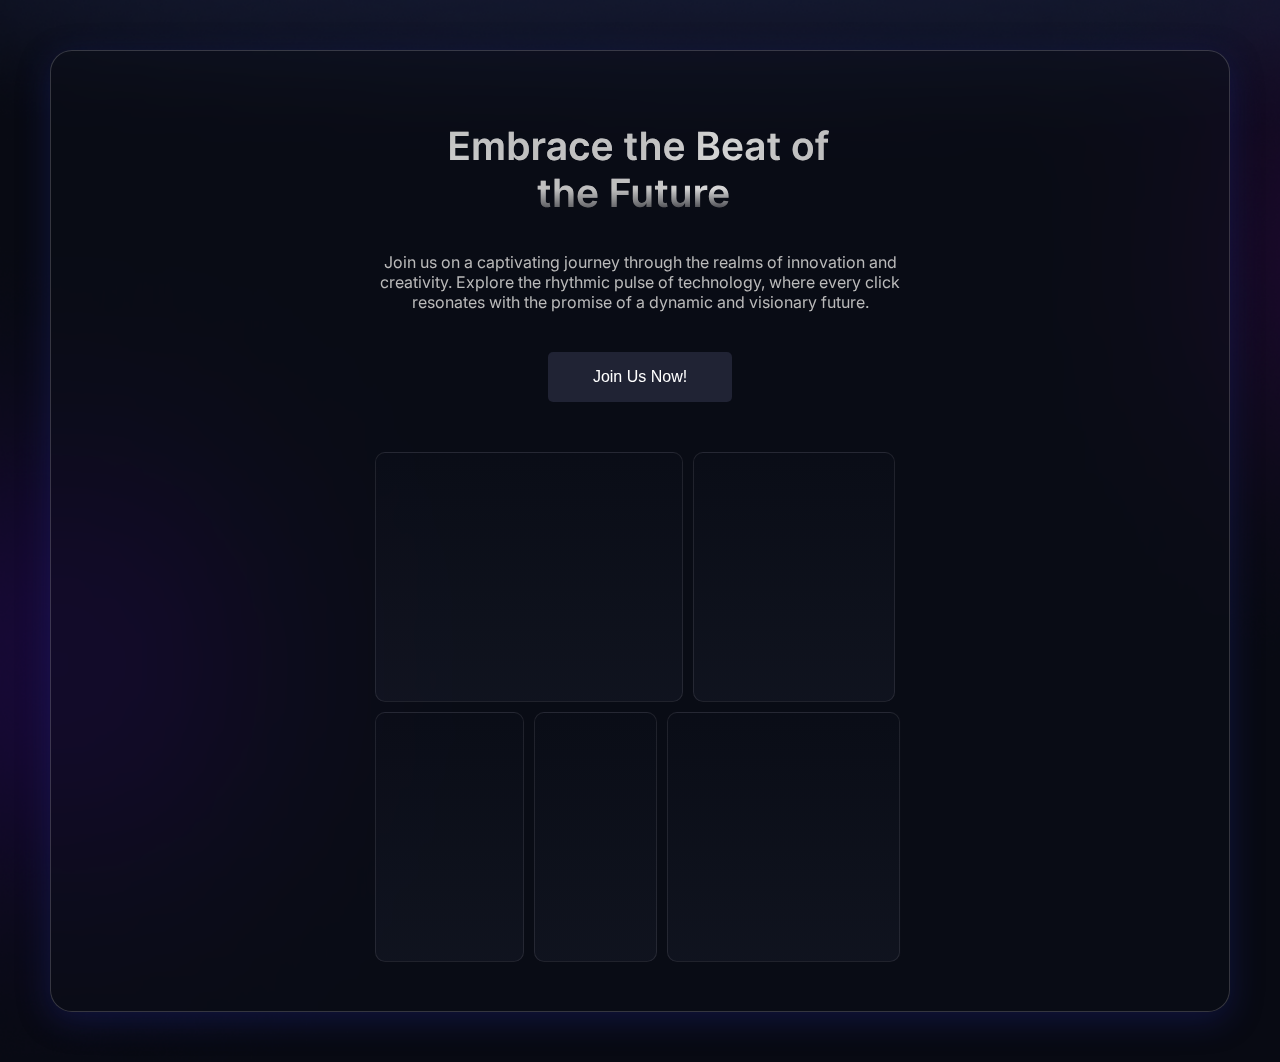
==== index.html @ 9c6c8cbc "Update background image path and adjust box sizes" ====
<!DOCTYPE html>
<html lang="en">
  <head>
    <meta charset="UTF-8" />
    <meta name="viewport" content="width=device-width, initial-scale=1.0" />
    <link rel="stylesheet" href="./css/styles.css" />
    <link
      rel="stylesheet"
      href="https://cdnjs.cloudflare.com/ajax/libs/font-awesome/6.5.1/css/all.min.css"
      integrity="sha512-DTOQO9RWCH3ppGqcWaEA1BIZOC6xxalwEsw9c2QQeAIftl+Vegovlnee1c9QX4TctnWMn13TZye+giMm8e2LwA=="
      crossorigin="anonymous"
      referrerpolicy="no-referrer"
    />
    <title>Document</title>
  </head>
  <body>
    <div class="wrapper">
      <div class="container">
        <div class="text-holder">
          <div class="text1">
            <img
              src="./img/white to.svg "
              alt="Your SVG Image"
              width="380"
              height="78"
            />
          </div>
          <div class="text2">
            <p>
              Join us on a captivating journey through the realms of innovation
              and creativity. Explore the rhythmic pulse of technology, where
              every click resonates with the promise of a dynamic and visionary
              future.
            </p>
          </div>
          <div class="textbtn">
            <button>Join Us Now!</button>
          </div>
        </div>
        <div class="box-holder" id="boxHolder">
          <div class="box box1"></div>
          <div class="box box2"></div>
          <div class="box box3"></div>
          <div class="box box4"></div>
          <div class="box box5"></div>
        </div>
      </div>
    </div>
  </body>
</html>
---- css/styles.css ----
@import url("https://fonts.googleapis.com/css2?family=Inter:wght@100;200;300;400;500;600;700;800;900&display=swap");

* {
  margin: 0;
  padding: 0;
  box-sizing: border-box;
}

body {
  background-image: url("../img/bg.png");
  background-repeat: no-repeat;
  background-size: cover;
  font-family: "Inter", sans-serif;
}

.wrapper {
  max-width: 1924px;
  margin-left: auto;
  margin-right: auto;
  padding: 50px;
}

.container {
  display: flex;
  justify-content: center;
  align-items: center;
  flex-direction: column;
  background-image: url("/img/bg2.png");
  background: rgba(12, 14, 26, 0.4);
  box-shadow: 0 8px 32px 0 rgba(31, 38, 135, 0.37);
  backdrop-filter: blur(9.5px);
  -webkit-backdrop-filter: blur(9.5px);
  border-radius: 22px;
  border: 1px solid rgba(255, 255, 255, 0.18);
  padding: 5%;
}

.text-holder {
  height: 50%;
  width: 70%;
  display: flex;
  justify-content: center;
  align-items: center;
  flex-direction: column;
  padding: 20px;
}

.text1 {
  margin-bottom: 40px;
}

.text1 img {
  width: 100%;
  height: 100%;
}

.text2 {
  width: 80%;
  margin-bottom: 20px;
}

.text2 p {
  font-size: 1rem;
  font-weight: 400;
  color: #bababa;
  text-align: center;
  margin-bottom: 20px;
}

.textbtn {
  width: 184px;
  height: 40px;
  margin-bottom: 40px;
}

.textbtn button {
  width: 100%;
  height: 50px;
  background-color: #202334;
  color: white;
  border: none;
  border-radius: 5px;
  font-size: 1rem;
  font-weight: 400;
  cursor: pointer;
  transition: 0.3s;
}

.textbtn button:hover {
  background-color: #272c3d;
  transform: scale(1.1);
}

.box-holder {
  display: flex;
  width: 50%;
  height: 500px;
  flex-wrap: wrap;
  gap: 10px;
}

.box {
  border: 1px solid rgba(255, 255, 255, 0.09);
  background: rgba(12, 14, 26, 0.15);
  backdrop-filter: blur(50px);
  -webkit-backdrop-filter: blur(50px);
  border-radius: 10px;
  background: linear-gradient(
    180deg,
    rgba(44, 51, 86, 0.02) 0%,
    rgba(173, 185, 245, 0.04) 100%
  );
}

.box1 {
  height: 50%;
  width: calc(60% - 10px);
}
.box2 {
  width: calc(40% - 10px);
}
.box3,
.box4 {
  height: 50%;
  width: calc(30% - 10px);
}

.box4 {
  width: calc(25% - 10px);
}

.box5 {
  height: 50%;
  width: calc(46% - 10px);
}
.footer {
  background-color: #202334;
  padding: 20px;
  display: flex;
  justify-content: center;
  align-items: center;
}

.social-icons {
  display: flex;
  gap: 20px;
}

.icon-link {
  color: #ffffff;
  font-size: 24px;
  text-decoration: none;
  transition: color 0.3s ease-in-out;
}

.icon-link:hover {
  color: #6c757d;
}
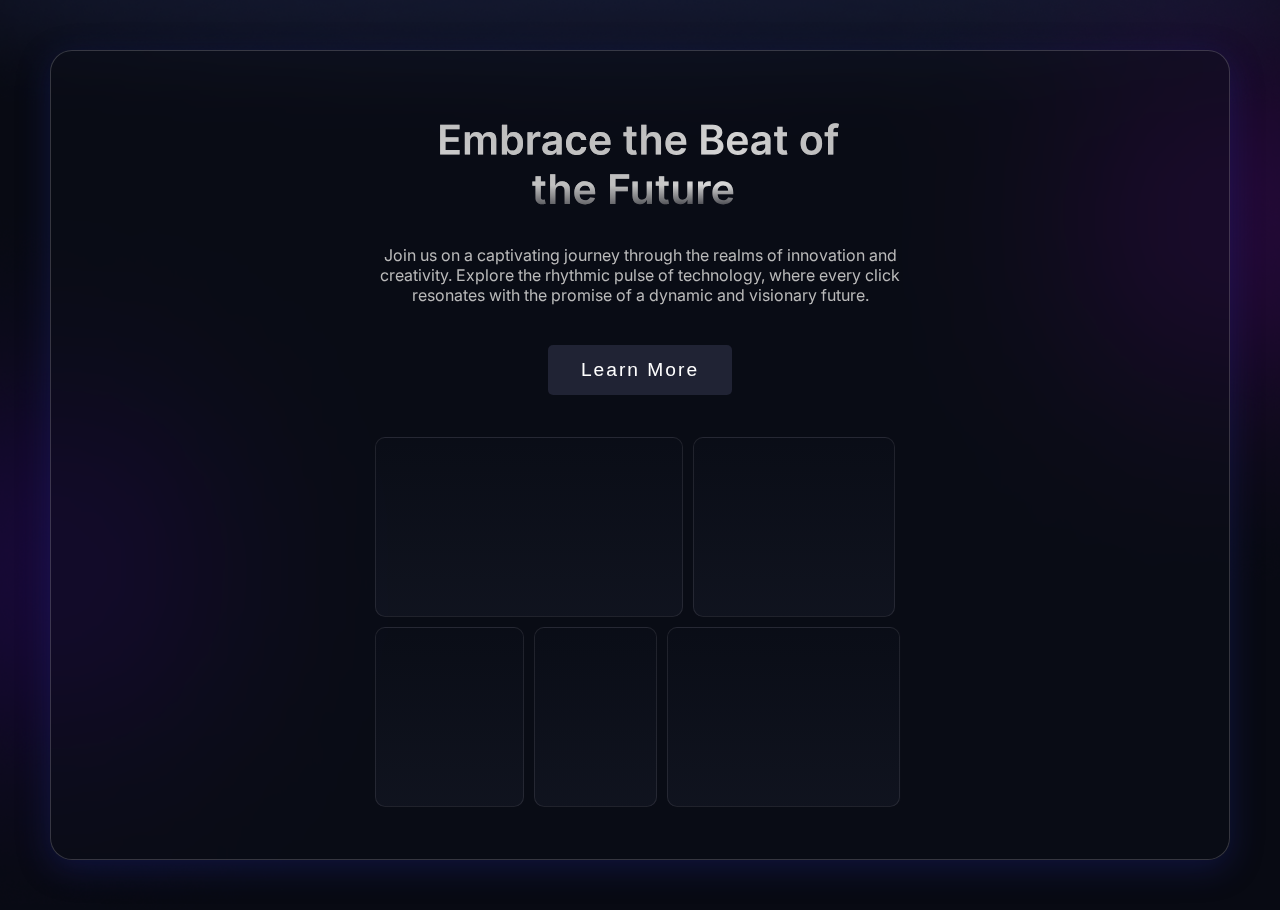
==== commit 24039441: "Update font size and button text" ====
--- a/index.html
+++ b/index.html
@@ -34,7 +34,7 @@
             </p>
           </div>
           <div class="textbtn">
-            <button>Join Us Now!</button>
+            <button>Learn More</button>
           </div>
         </div>
         <div class="box-holder" id="boxHolder">
--- a/css/styles.css
+++ b/css/styles.css
@@ -33,6 +33,9 @@
   border-radius: 22px;
   border: 1px solid rgba(255, 255, 255, 0.18);
   padding: 5%;
+  position: relative;
+  height: 90vh;
+  padding-bottom: 8%;
 }
 
 .text-holder {
@@ -80,10 +83,11 @@
   color: white;
   border: none;
   border-radius: 5px;
-  font-size: 1rem;
+  font-size: 1.2rem;
   font-weight: 400;
   cursor: pointer;
   transition: 0.3s;
+  letter-spacing: 2px;
 }
 
 .textbtn button:hover {
@@ -93,10 +97,11 @@
 
 .box-holder {
   display: flex;
+  height: 60%;
   width: 50%;
-  height: 500px;
   flex-wrap: wrap;
   gap: 10px;
+  bottom: 0;
 }
 
 .box {
@@ -110,18 +115,19 @@
     rgba(44, 51, 86, 0.02) 0%,
     rgba(173, 185, 245, 0.04) 100%
   );
+
+  height: 55%;
 }
 
 .box1 {
-  height: 50%;
   width: calc(60% - 10px);
 }
 .box2 {
   width: calc(40% - 10px);
 }
+
 .box3,
 .box4 {
-  height: 50%;
   width: calc(30% - 10px);
 }
 
@@ -130,9 +136,9 @@
 }
 
 .box5 {
-  height: 50%;
   width: calc(46% - 10px);
 }
+
 .footer {
   background-color: #202334;
   padding: 20px;
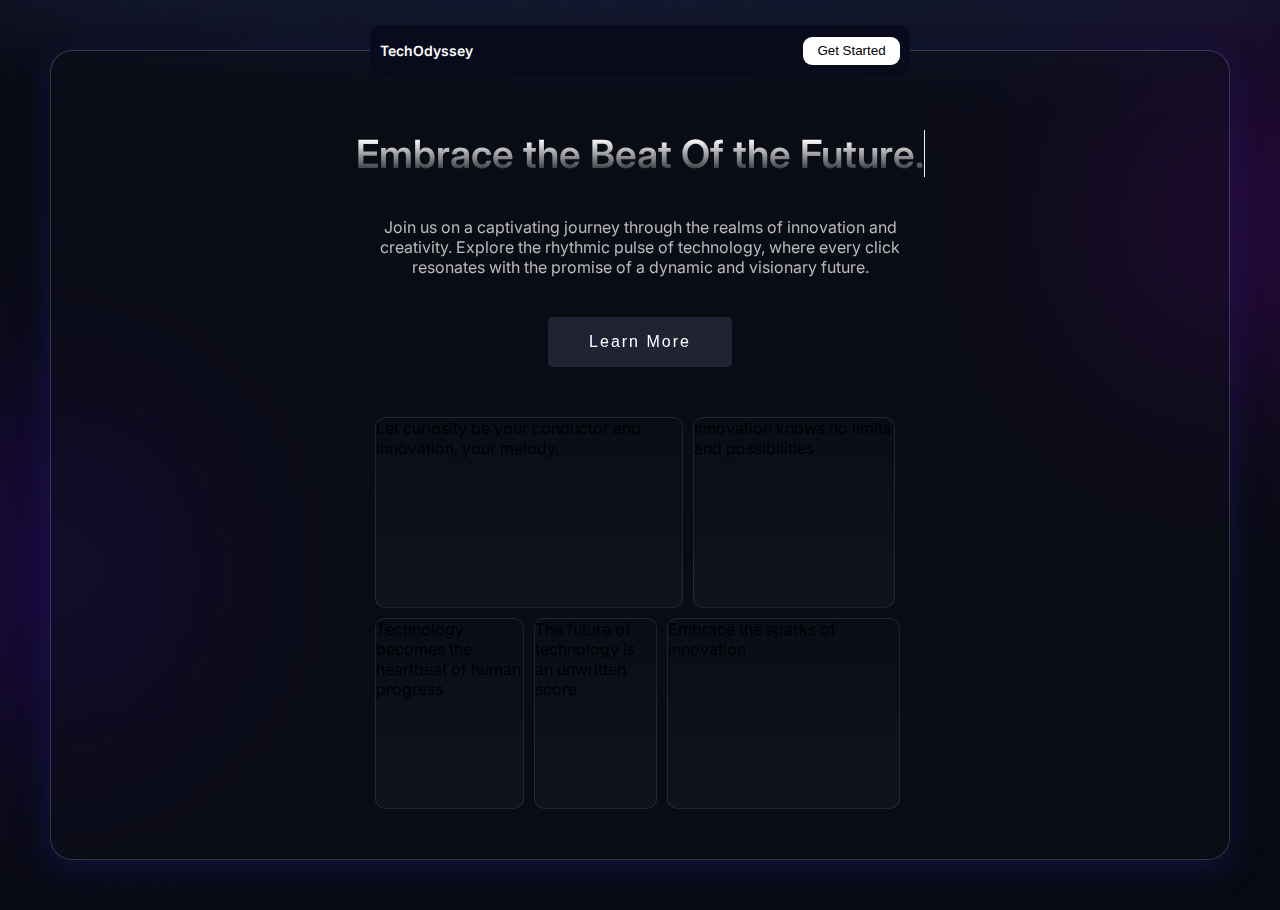
==== commit 725f5e05: "Update styles and links in CSS and HTML files" ====
--- a/index.html
+++ b/index.html
@@ -11,19 +11,18 @@
       crossorigin="anonymous"
       referrerpolicy="no-referrer"
     />
-    <title>Document</title>
+    <title>Home</title>
   </head>
   <body>
     <div class="wrapper">
+      <nav>
+        <h1>TechOdyssey</h1>
+        <button>Get Started</button>
+      </nav>
       <div class="container">
         <div class="text-holder">
           <div class="text1">
-            <img
-              src="./img/white to.svg "
-              alt="Your SVG Image"
-              width="380"
-              height="78"
-            />
+            <h1>Embrace the Beat Of the Future.</h1>
           </div>
           <div class="text2">
             <p>
@@ -38,11 +37,21 @@
           </div>
         </div>
         <div class="box-holder" id="boxHolder">
-          <div class="box box1"></div>
-          <div class="box box2"></div>
-          <div class="box box3"></div>
-          <div class="box box4"></div>
-          <div class="box box5"></div>
+          <div class="box box1">
+            <p>Let curiosity be your conductor and innovation, your melody.</p>
+          </div>
+          <div class="box box2">
+            <p>Innovation knows no limits and possibilities</p>
+          </div>
+          <div class="box box3">
+            <p>Technology becomes the heartbeat of human progress</p>
+          </div>
+          <div class="box box4">
+            <p>The future of technology is an unwritten score</p>
+          </div>
+          <div class="box box5">
+            <p>Embrace the sparks of innovation</p>
+          </div>
         </div>
       </div>
     </div>
--- a/css/styles.css
+++ b/css/styles.css
@@ -12,8 +12,47 @@
   background-size: cover;
   font-family: "Inter", sans-serif;
 }
-
+nav {
+  border-radius: 9px;
+  background: #090a1c;
+  backdrop-filter: blur(50px);
+  border-radius: 10px;
+  display: flex;
+  justify-content: space-between;
+  align-items: center;
+  width: 540px;
+  height: 51px;
+  margin-left: auto;
+  margin-right: auto;
+  margin-top: 20px;
+  padding: 10px;
+  position: absolute;
+  z-index: 100;
+  right: calc(50% - 540px / 2);
+  top: 5px;
+}
+nav h1 {
+  color: #fff;
+  font-size: 14px;
+  font-style: normal;
+  font-weight: 600;
+  line-height: normal;
+}
+nav button {
+  width: 97px;
+  height: 28px;
+  border-radius: 9px;
+  background: #fff;
+  outline: none;
+  border: none;
+  cursor: pointer;
+}
+nav button:hover {
+  background: #272c3d;
+  color: white;
+}
 .wrapper {
+  position: relative;
   max-width: 1924px;
   margin-left: auto;
   margin-right: auto;
@@ -47,7 +86,43 @@
   flex-direction: column;
   padding: 20px;
 }
-
+.text1 h1 {
+  text-align: center;
+  font-size: 2.4375rem;
+  font-size: 39px;
+  font-style: normal;
+  font-weight: 600;
+  line-height: normal;
+  background: linear-gradient(180deg, #fff 20%, rgba(254, 254, 254, 0) 100%);
+  background-clip: text;
+  -webkit-background-clip: text;
+  -webkit-text-fill-color: transparent;
+  overflow: hidden;
+  border-right: 1px solid rgb(245, 245, 245);
+  white-space: nowrap;
+  margin: 0 auto;
+  border-bottom-width: 1px;
+
+  animation: typing 3.5s steps(40, end), blink-caret 0.75s step-end infinite;
+}
+@keyframes typing {
+  from {
+    width: 0;
+  }
+  to {
+    width: 100%;
+  }
+}
+
+@keyframes blink-caret {
+  from,
+  to {
+    border-color: transparent;
+  }
+  50% {
+    border-color: rgba(235, 235, 235, 0.977);
+  }
+}
 .text1 {
   margin-bottom: 40px;
 }
@@ -69,7 +144,6 @@
   text-align: center;
   margin-bottom: 20px;
 }
-
 .textbtn {
   width: 184px;
   height: 40px;
@@ -83,7 +157,7 @@
   color: white;
   border: none;
   border-radius: 5px;
-  font-size: 1.2rem;
+  font-size: 1rem;
   font-weight: 400;
   cursor: pointer;
   transition: 0.3s;
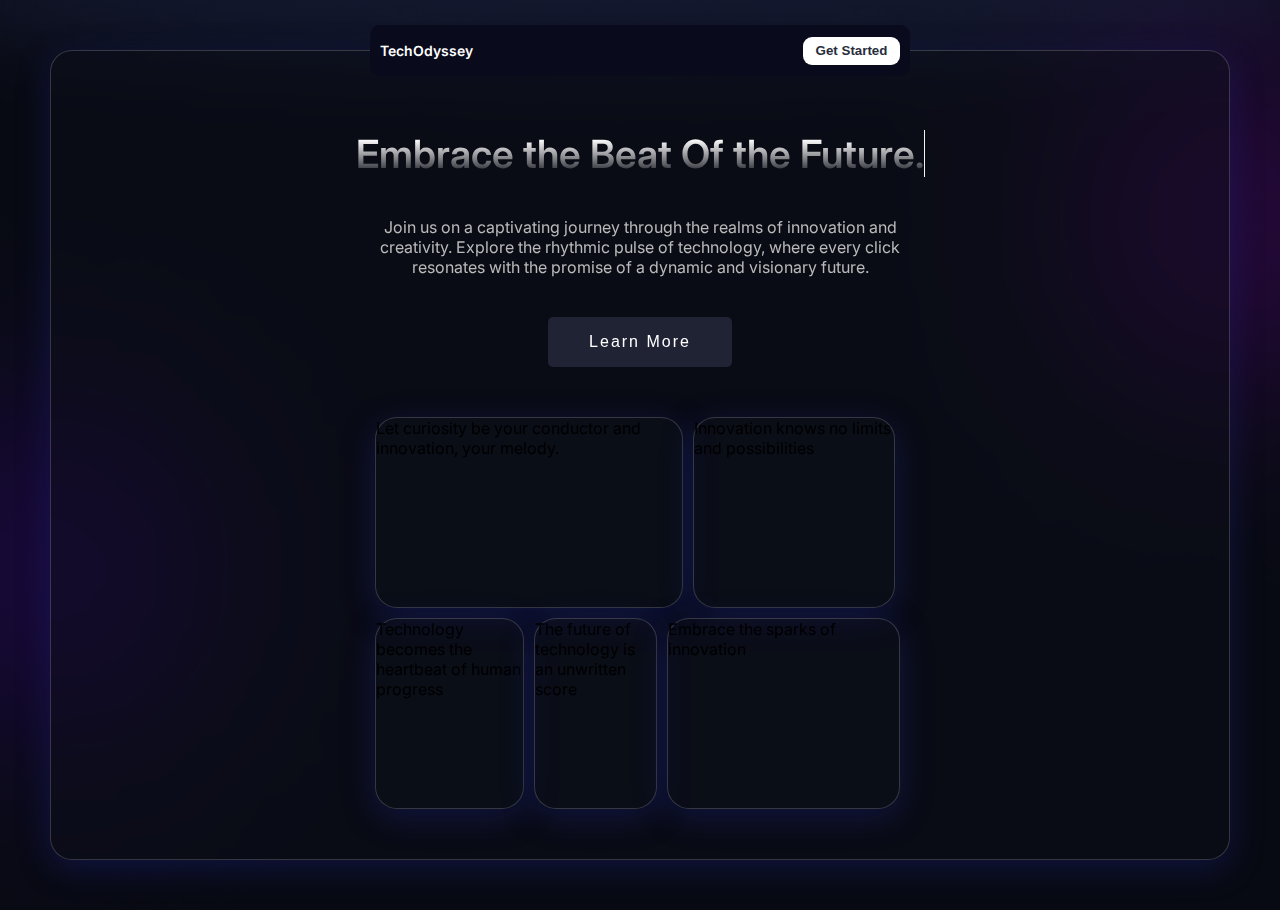
==== commit 969d32e8: "Update navigation links and styles" ====
--- a/index.html
+++ b/index.html
@@ -16,8 +16,10 @@
   <body>
     <div class="wrapper">
       <nav>
-        <h1>TechOdyssey</h1>
-        <button>Get Started</button>
+        <a href="inde.html" style="text-decoration: none">
+          <h1>TechOdyssey</h1></a
+        >
+        <a href="article.html"><button>Get Started</button></a>
       </nav>
       <div class="container">
         <div class="text-holder">
--- a/css/styles.css
+++ b/css/styles.css
@@ -46,9 +46,13 @@
   outline: none;
   border: none;
   cursor: pointer;
+  transition: 0.3s;
+  color: #272c3d;
+  font-weight: 600;
 }
 nav button:hover {
   background: #272c3d;
+  transform: scale(1.1);
   color: white;
 }
 .wrapper {
@@ -179,17 +183,12 @@
 }
 
 .box {
-  border: 1px solid rgba(255, 255, 255, 0.09);
-  background: rgba(12, 14, 26, 0.15);
-  backdrop-filter: blur(50px);
-  -webkit-backdrop-filter: blur(50px);
-  border-radius: 10px;
-  background: linear-gradient(
-    180deg,
-    rgba(44, 51, 86, 0.02) 0%,
-    rgba(173, 185, 245, 0.04) 100%
-  );
-
+  background: rgba(12, 14, 26, 0.4);
+  box-shadow: 0 8px 32px 0 rgba(31, 38, 135, 0.37);
+  backdrop-filter: blur(9.5px);
+  -webkit-backdrop-filter: blur(9.5px);
+  border-radius: 22px;
+  border: 1px solid rgba(255, 255, 255, 0.18);
   height: 55%;
 }
 
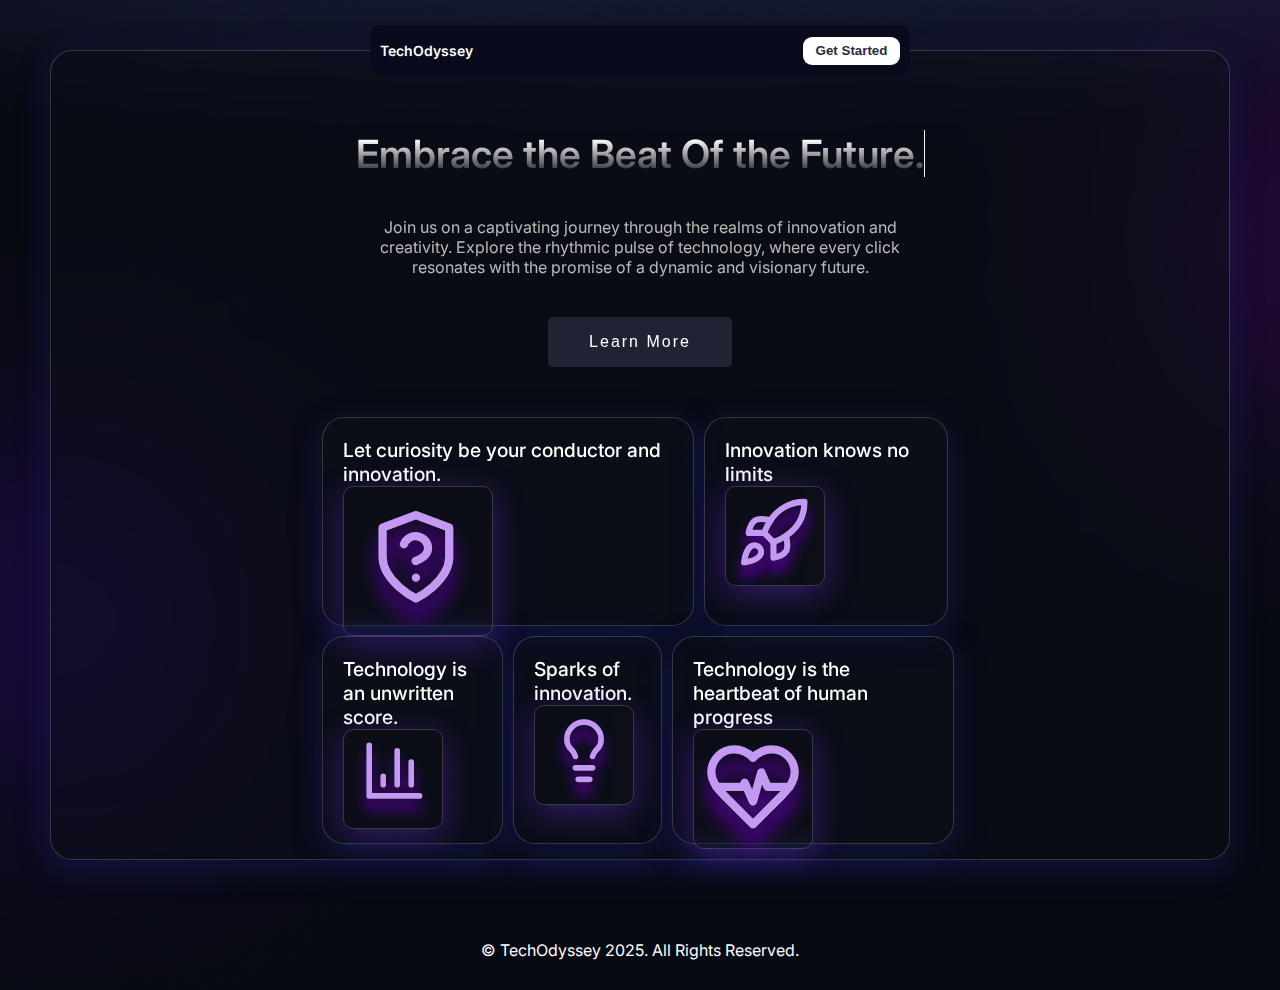
==== commit d91a2bd2: "happy friend added" ====
--- a/index.html
+++ b/index.html
@@ -16,7 +16,7 @@
   <body>
     <div class="wrapper">
       <nav>
-        <a href="inde.html" style="text-decoration: none">
+        <a href="index.html" style="text-decoration: none">
           <h1>TechOdyssey</h1></a
         >
         <a href="article.html"><button>Get Started</button></a>
@@ -40,22 +40,83 @@
         </div>
         <div class="box-holder" id="boxHolder">
           <div class="box box1">
-            <p>Let curiosity be your conductor and innovation, your melody.</p>
+            <p>Let curiosity be your conductor and innovation.</p>
+            <div class="img-card card1">
+              <img
+                src="./img/shield1.svg"
+                width="150px"
+                height="150px"
+                alt="shield"
+              />
+            </div>
           </div>
           <div class="box box2">
-            <p>Innovation knows no limits and possibilities</p>
+            <p>Innovation knows no limits</p>
+            <div class="img-card card2">
+              <img
+                src="./img/rocket1.svg"
+                width="130px"
+                height="130px"
+                alt="rocket"
+              />
+            </div>
           </div>
           <div class="box box3">
-            <p>Technology becomes the heartbeat of human progress</p>
+            <p>Technology is an unwritten score.</p>
+            <div class="img-card card3">
+              <img
+                src="./img/graph1.svg"
+                width="100px"
+                height="90px"
+                alt="graph"
+              />
+            </div>
           </div>
           <div class="box box4">
-            <p>The future of technology is an unwritten score</p>
+            <p>Sparks of innovation.</p>
+            <div class="img-card card4">
+              <img
+                src="./img/lb.svg"
+                width="100px"
+                height="100px"
+                alt="lightbulb"
+              />
+            </div>
           </div>
           <div class="box box5">
-            <p>Embrace the sparks of innovation</p>
+            <p>Technology is the heartbeat of human progress</p>
+            <div class="img-card card5">
+              <img
+                src="./img/heart.svg"
+                width="150px"
+                height="150px"
+                alt="heartbeat"
+              />
+            </div>
           </div>
         </div>
       </div>
     </div>
+    <footer class="footer">
+      <div class="social-icons">
+        <a href="https://github.com" class="icon-link" target="_blank">
+          <i class="fab fa-github"></i>
+        </a>
+        <a href="https://facebook.com" class="icon-link" target="_blank">
+          <i class="fab fa-facebook"></i>
+        </a>
+        <a href="https://linkedin.com" class="icon-link" target="_blank">
+          <i class="fab fa-linkedin"></i>
+        </a>
+        <a href="https://twitter.com" class="icon-link" target="_blank">
+          <i class="fab fa-twitter"></i>
+        </a>
+        <a href="https://instagram.com" class="icon-link" target="_blank">
+          <i class="fab fa-instagram"></i>
+        </a>
+      </div>
+
+      <p>&copy; TechOdyssey 2025. All Rights Reserved.</p>
+    </footer>
   </body>
 </html>
--- a/css/styles.css
+++ b/css/styles.css
@@ -175,8 +175,8 @@
 
 .box-holder {
   display: flex;
-  height: 60%;
-  width: 50%;
+  height: 65%;
+  width: 60%;
   flex-wrap: wrap;
   gap: 10px;
   bottom: 0;
@@ -189,12 +189,21 @@
   -webkit-backdrop-filter: blur(9.5px);
   border-radius: 22px;
   border: 1px solid rgba(255, 255, 255, 0.18);
-  height: 55%;
+  height: 60%;
+  color: #fff;
+  padding: 20px;
+
+  gap: 10px;
+}
+.box p {
+  font-size: 1.2rem;
+  font-weight: 500;
 }
 
 .box1 {
   width: calc(60% - 10px);
 }
+
 .box2 {
   width: calc(40% - 10px);
 }
@@ -211,13 +220,54 @@
 .box5 {
   width: calc(46% - 10px);
 }
-
+.img-card {
+  position: absolute;
+  box-shadow: 0 8px 32px 0 rgba(97, 43, 197, 0.493);
+  backdrop-filter: blur(9.5px);
+  -webkit-backdrop-filter: blur(9.5px);
+  border-radius: 22px;
+  border: 1px solid rgba(255, 255, 255, 0.18);
+  display: flex;
+  justify-content: center;
+  align-items: center;
+}
+
+.card1 {
+  width: 150px;
+  height: 150px;
+  border-radius: 10px;
+}
+.card2 {
+  width: 100px;
+  height: 100px;
+  border-radius: 10px;
+}
+.card3 {
+  width: 100px;
+  height: 100px;
+  border-radius: 10px;
+}
+.card4 {
+  width: 100px;
+  height: 100px;
+  border-radius: 10px;
+}
+.card5 {
+  width: 120px;
+  height: 120px;
+  border-radius: 10px;
+}
 .footer {
-  background-color: #202334;
   padding: 20px;
   display: flex;
-  justify-content: center;
-  align-items: center;
+  flex-direction: column;
+  justify-content: center;
+  align-items: center;
+  color: #fff;
+  text-align: center;
+}
+.footer p {
+  margin: 10px 0;
 }
 
 .social-icons {
@@ -230,8 +280,10 @@
   font-size: 24px;
   text-decoration: none;
   transition: color 0.3s ease-in-out;
+  animation: bounce 1s infinite;
 }
 
 .icon-link:hover {
   color: #6c757d;
-}
+  transform: scale(1.2);
+}
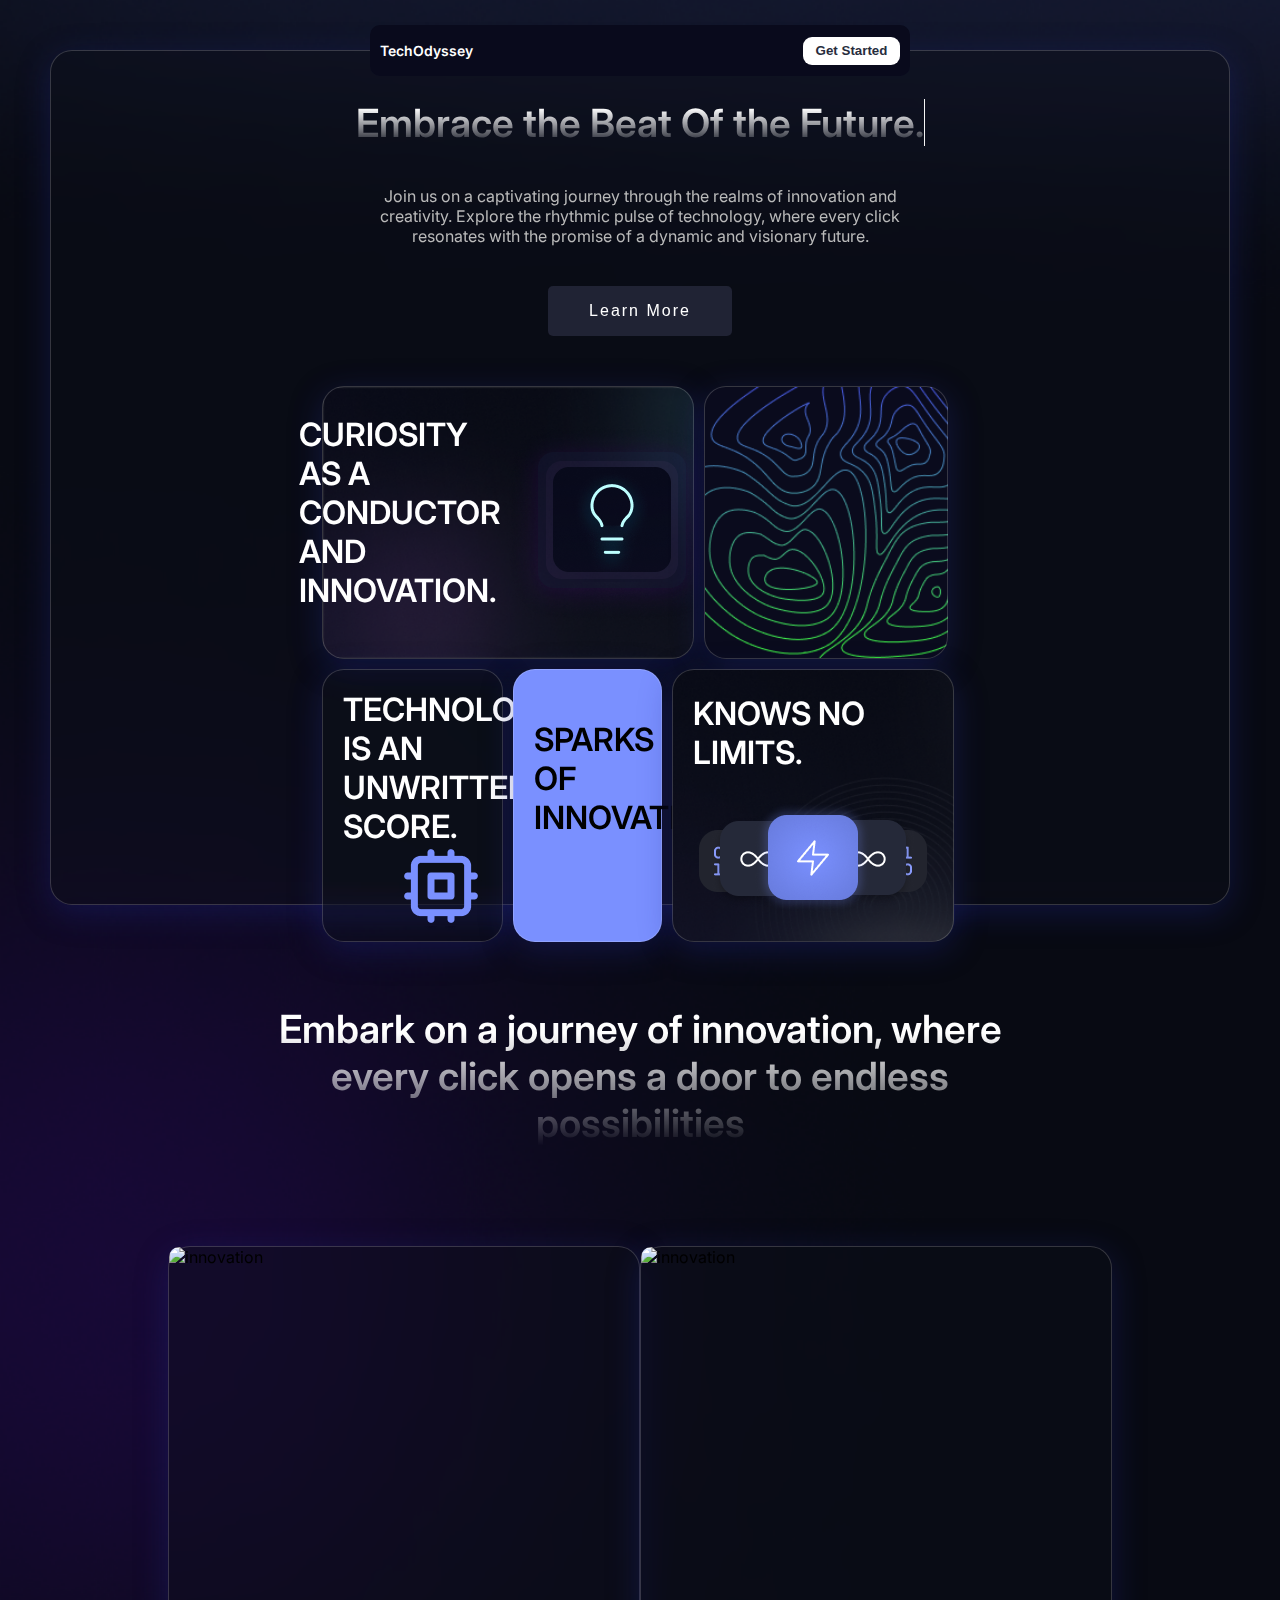
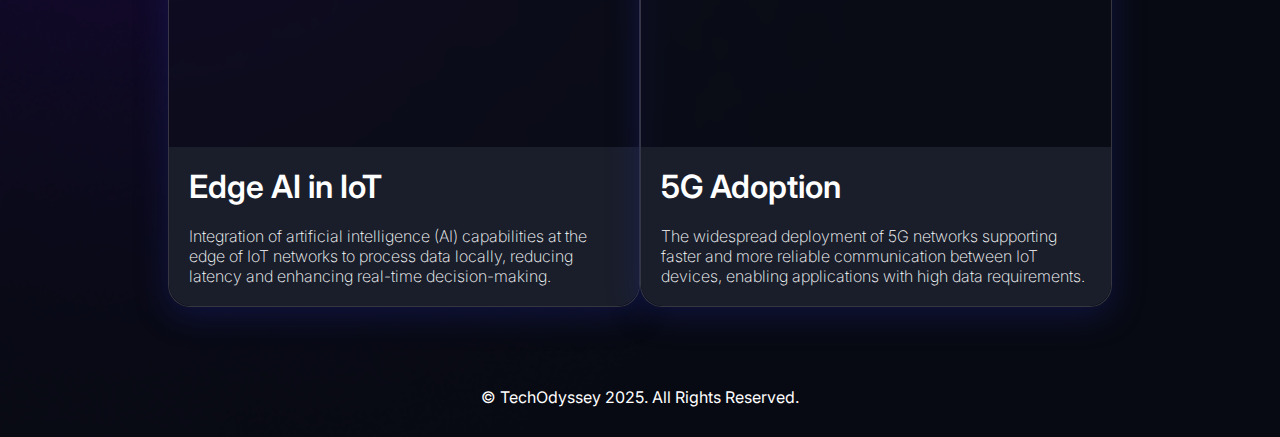
==== commit 6a91ccb3: "Update navigation links and contact form styles" ====
--- a/index.html
+++ b/index.html
@@ -40,59 +40,71 @@
         </div>
         <div class="box-holder" id="boxHolder">
           <div class="box box1">
-            <p>Let curiosity be your conductor and innovation.</p>
+            <div class="text">
+              <p>CURIOSITY AS A CONDUCTOR AND INNOVATION.</p>
+            </div>
+
             <div class="img-card card1">
-              <img
-                src="./img/shield1.svg"
-                width="150px"
-                height="150px"
-                alt="shield"
-              />
+              <img src="./img/box1img.png" alt="innovation" />
             </div>
           </div>
-          <div class="box box2">
-            <p>Innovation knows no limits</p>
-            <div class="img-card card2">
-              <img
-                src="./img/rocket1.svg"
-                width="130px"
-                height="130px"
-                alt="rocket"
-              />
-            </div>
-          </div>
+          <div class="box box2"></div>
           <div class="box box3">
-            <p>Technology is an unwritten score.</p>
+            <p>TECHNOLOGY IS AN UNWRITTEN SCORE.</p>
             <div class="img-card card3">
-              <img
-                src="./img/graph1.svg"
-                width="100px"
-                height="90px"
-                alt="graph"
-              />
+              <img src="./img/box3.png" alt="innovation" />
             </div>
           </div>
           <div class="box box4">
-            <p>Sparks of innovation.</p>
-            <div class="img-card card4">
-              <img
-                src="./img/lb.svg"
-                width="100px"
-                height="100px"
-                alt="lightbulb"
-              />
+            <div class="text4">
+              <p>SPARKS OF INNOVATION</p>
             </div>
           </div>
           <div class="box box5">
-            <p>Technology is the heartbeat of human progress</p>
+            <p>KNOWS NO LIMITS.</p>
             <div class="img-card card5">
-              <img
-                src="./img/heart.svg"
-                width="150px"
-                height="150px"
-                alt="heartbeat"
-              />
+              <img src="./img/item5.png" alt="innovation" />
             </div>
+          </div>
+        </div>
+      </div>
+      <div class="header2">
+        <h1>
+          Embark on a journey of innovation, where every click opens a door to
+          endless possibilities
+        </h1>
+      </div>
+      <div class="container2">
+        <div class="container-card1">
+          <div class="container-card1-img">
+            <img
+              src="./img/isometric-view-3d-rendering-neon-city.jpg"
+              alt="innovation"
+            />
+          </div>
+          <div class="container-card1-text">
+            <h1>Edge AI in IoT</h1>
+            <p>
+              Integration of artificial intelligence (AI) capabilities at the
+              edge of IoT networks to process data locally, reducing latency and
+              enhancing real-time decision-making.
+            </p>
+          </div>
+        </div>
+        <div class="container-card2">
+          <div class="container-card2-img">
+            <img
+              src="./img/view-brain-with-circuit-board.jpg"
+              alt="innovation"
+            />
+          </div>
+          <div class="container-card2-text">
+            <h1>5G Adoption</h1>
+            <p>
+              The widespread deployment of 5G networks supporting faster and
+              more reliable communication between IoT devices, enabling
+              applications with high data requirements.
+            </p>
           </div>
         </div>
       </div>
@@ -115,7 +127,6 @@
           <i class="fab fa-instagram"></i>
         </a>
       </div>
-
       <p>&copy; TechOdyssey 2025. All Rights Reserved.</p>
     </footer>
   </body>
--- a/css/styles.css
+++ b/css/styles.css
@@ -77,7 +77,7 @@
   border: 1px solid rgba(255, 255, 255, 0.18);
   padding: 5%;
   position: relative;
-  height: 90vh;
+  height: 95vh;
   padding-bottom: 8%;
 }
 
@@ -192,25 +192,59 @@
   height: 60%;
   color: #fff;
   padding: 20px;
-
   gap: 10px;
-}
-.box p {
-  font-size: 1.2rem;
-  font-weight: 500;
 }
 
 .box1 {
   width: calc(60% - 10px);
+  background-image: url("../img/bgbox1.png");
+  display: flex;
+  justify-content: center;
+  align-items: center;
+  background-repeat: no-repeat;
+  background-size: cover;
+}
+.text {
+  width: 60%;
+}
+.text p {
+  font-size: 2rem;
+  font-weight: 600;
+  margin-bottom: 20px;
 }
 
 .box2 {
   width: calc(40% - 10px);
-}
-
-.box3,
+  background-image: url("../img/conimg.png");
+  object-fit: cover;
+  background-repeat: no-repeat;
+  background-size: cover;
+}
+
+.box3 {
+  width: calc(30% - 10px);
+}
+.box3 p {
+  font-size: 2rem;
+  font-weight: 600;
+  color: #fff;
+}
+.card3 {
+  float: right;
+}
 .box4 {
   width: calc(30% - 10px);
+  background-color: #7a90ff;
+}
+.text4 {
+  width: 50%;
+}
+.text4 p {
+  margin-top: 30px;
+  font-size: 2rem;
+  font-weight: 600;
+
+  color: black;
 }
 
 .box4 {
@@ -219,43 +253,145 @@
 
 .box5 {
   width: calc(46% - 10px);
-}
-.img-card {
-  position: absolute;
-  box-shadow: 0 8px 32px 0 rgba(97, 43, 197, 0.493);
+  background-image: url("../img/bg5.png");
+  background-repeat: no-repeat;
+  background-size: cover;
+  display: flex;
+  justify-content: center;
+  align-items: center;
+  flex-direction: column;
+}
+.box5 p {
+  font-size: 2rem;
+  font-weight: 600;
+  color: #fff;
+  margin-bottom: 20px;
+}
+.header2 {
+  margin-top: 100px;
+  height: 20%;
+  margin-left: auto;
+  margin-right: auto;
+  width: 70%;
+  display: flex;
+  justify-content: center;
+  align-items: center;
+  flex-direction: column;
+  margin-bottom: 20px;
+}
+.header2 h1 {
+  text-align: center;
+  font-size: 2rem;
+  font-size: 39px;
+  font-style: normal;
+  font-weight: 600;
+  line-height: normal;
+  background: linear-gradient(180deg, #fff 20%, rgba(254, 254, 254, 0) 100%);
+  background-clip: text;
+  -webkit-background-clip: text;
+  -webkit-text-fill-color: transparent;
+}
+.container2 {
+  margin-top: 100px;
+  display: flex;
+  justify-content: center;
+  align-items: center;
+  flex-direction: row;
+}
+.container-card1 {
+  width: 40%;
+  height: 100%;
+  display: flex;
+  justify-content: center;
+  align-items: center;
+  flex-direction: column;
+  background: rgba(12, 14, 26, 0.4);
+  box-shadow: 0 8px 32px 0 rgba(31, 38, 135, 0.37);
   backdrop-filter: blur(9.5px);
   -webkit-backdrop-filter: blur(9.5px);
   border-radius: 22px;
   border: 1px solid rgba(255, 255, 255, 0.18);
-  display: flex;
-  justify-content: center;
-  align-items: center;
-}
-
-.card1 {
-  width: 150px;
-  height: 150px;
+}
+.container-card1-img {
+  width: 100%;
+
+  height: 500px;
+  display: flex;
+  justify-content: center;
+  align-items: center;
+  flex-direction: column;
+}
+.container-card1-img img {
+  width: 100%;
+  height: 100%;
+  border-radius: 22px 22px 0 0;
+  object-fit: cover;
   border-radius: 10px;
 }
-.card2 {
-  width: 100px;
-  height: 100px;
+.container-card1-text {
+  background-color: #1a1e2b;
+  width: 100%;
+  height: 100%;
+  color: #fff;
+  border-radius: 0 0 22px 22px;
+  padding: 20px;
+}
+.container-card1 h1 {
+  font-size: 2rem;
+  font-weight: 600;
+}
+.container-card1 p {
+  font-size: 1rem;
+  font-weight: 200;
+  margin-top: 20px;
+}
+
+.container-card2 {
+  width: 40%;
+  height: 100%;
+  display: flex;
+  justify-content: center;
+  align-items: center;
+  flex-direction: column;
+  background: rgba(12, 14, 26, 0.4);
+  box-shadow: 0 8px 32px 0 rgba(31, 38, 135, 0.37);
+  backdrop-filter: blur(9.5px);
+  -webkit-backdrop-filter: blur(9.5px);
+  border-radius: 22px;
+  border: 1px solid rgba(255, 255, 255, 0.18);
+}
+.container-card2-img {
+  width: 100%;
+  height: 500px;
+  display: flex;
+
+  justify-content: center;
+  align-items: center;
+  flex-direction: column;
+}
+.container-card2-img img {
+  width: 100%;
+  height: 100%;
+  border-radius: 22px 22px 0 0;
+  object-fit: cover;
   border-radius: 10px;
 }
-.card3 {
-  width: 100px;
-  height: 100px;
-  border-radius: 10px;
-}
-.card4 {
-  width: 100px;
-  height: 100px;
-  border-radius: 10px;
-}
-.card5 {
-  width: 120px;
-  height: 120px;
-  border-radius: 10px;
+.container-card2-text {
+  background-color: #1a1e2b;
+  width: 100%;
+  height: 100%;
+  color: #fff;
+  border-radius: 0 0 22px 22px;
+  padding: 20px;
+}
+.container-card2 h1 {
+  font-size: 2rem;
+  font-weight: 600;
+}
+.container-card2 p {
+  font-size: 1rem;
+  font-weight: 200;
+  margin-top: 20px;
 }
 .footer {
   padding: 20px;
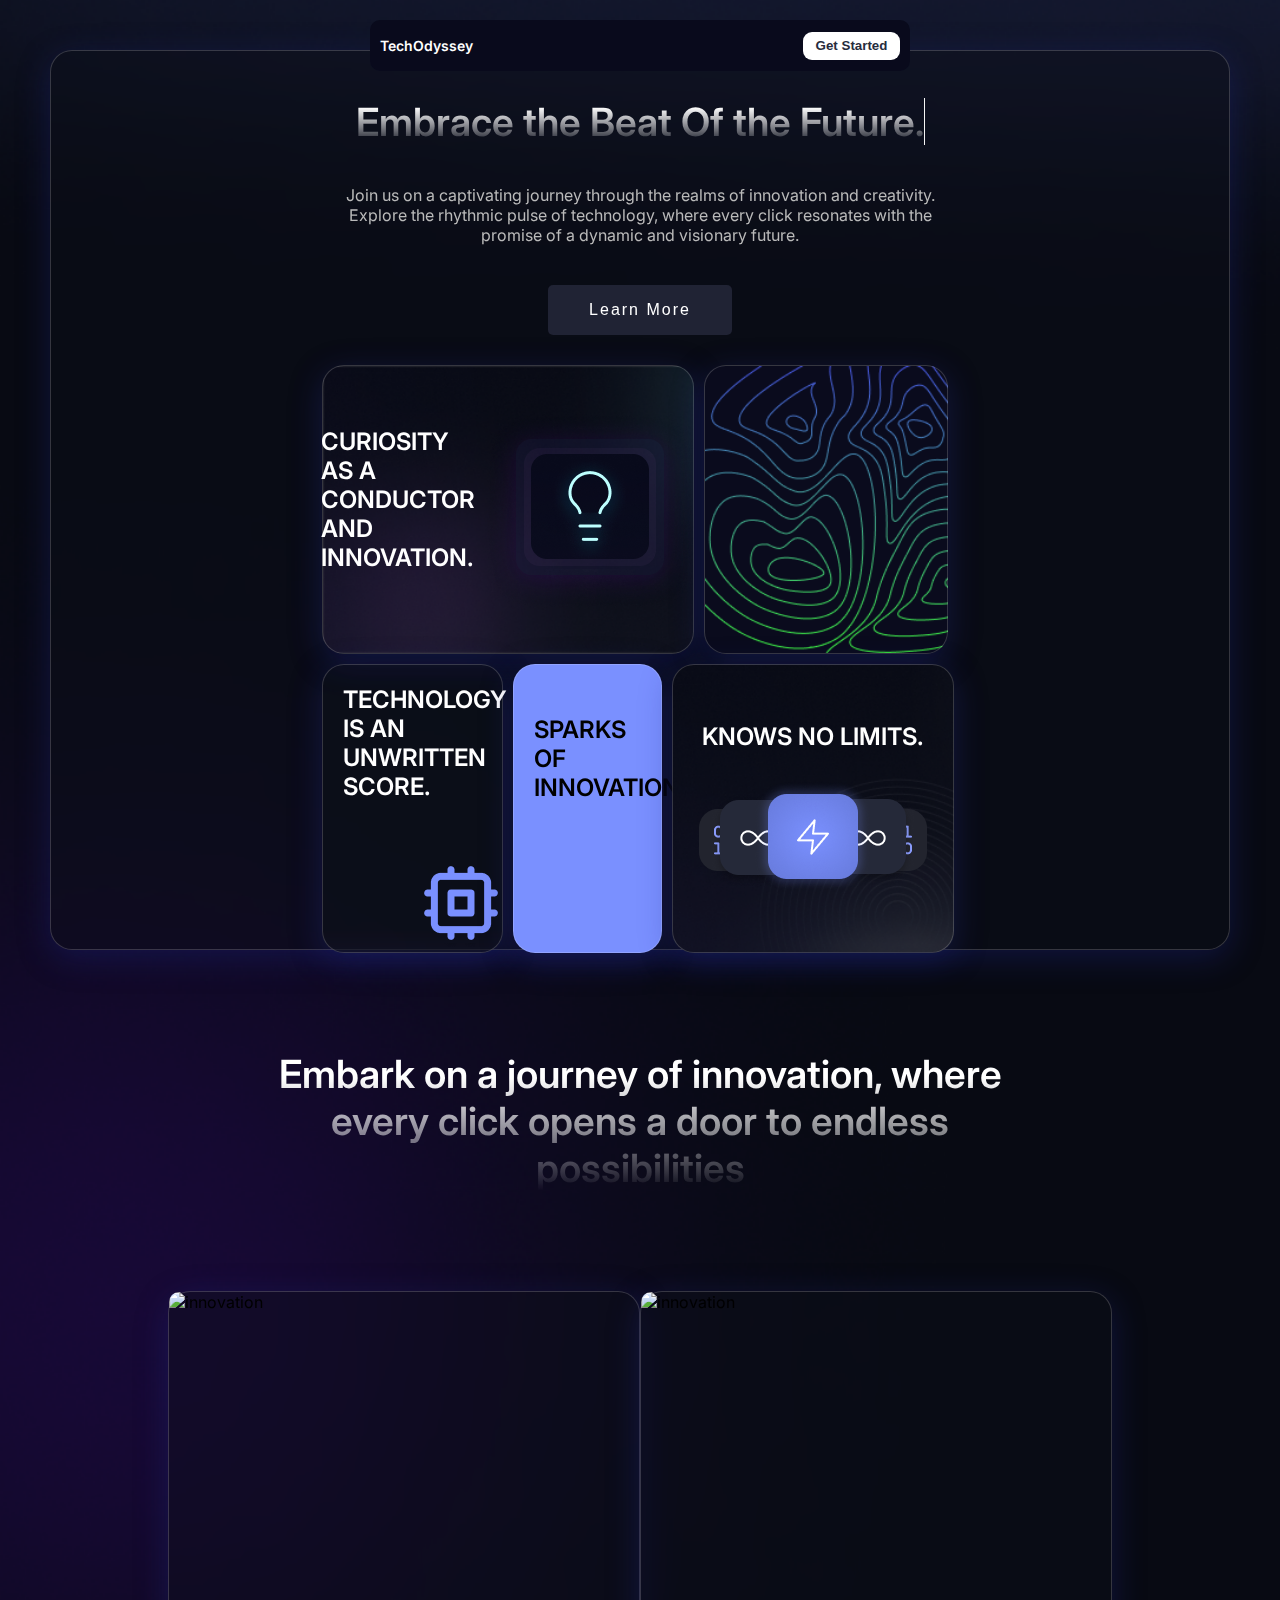
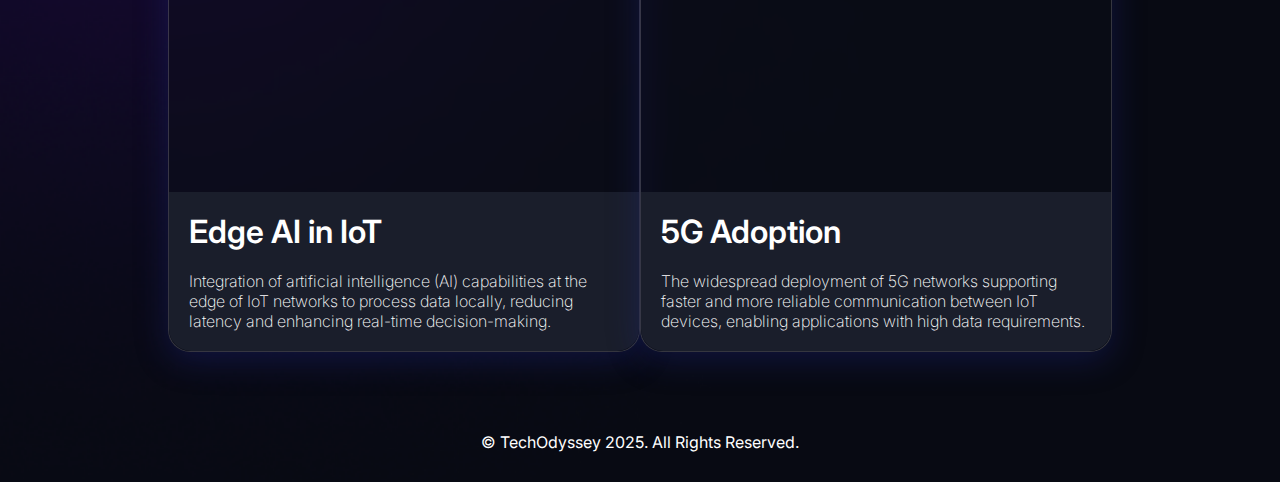
==== commit 6c5f23da: "Update navigation styles and button links" ====
--- a/index.html
+++ b/index.html
@@ -35,7 +35,7 @@
             </p>
           </div>
           <div class="textbtn">
-            <button>Learn More</button>
+            <a href="article.html"> <button>Learn More</button></a>
           </div>
         </div>
         <div class="box-holder" id="boxHolder">
--- a/css/styles.css
+++ b/css/styles.css
@@ -29,7 +29,8 @@
   position: absolute;
   z-index: 100;
   right: calc(50% - 540px / 2);
-  top: 5px;
+  top: 0;
+  position: fixed;
 }
 nav h1 {
   color: #fff;
@@ -77,7 +78,7 @@
   border: 1px solid rgba(255, 255, 255, 0.18);
   padding: 5%;
   position: relative;
-  height: 95vh;
+  height: 100vh;
   padding-bottom: 8%;
 }
 
@@ -88,7 +89,7 @@
   justify-content: center;
   align-items: center;
   flex-direction: column;
-  padding: 20px;
+  margin-top: 80px;
 }
 .text1 h1 {
   text-align: center;
@@ -179,7 +180,7 @@
   width: 60%;
   flex-wrap: wrap;
   gap: 10px;
-  bottom: 0;
+  margin-bottom: 100px;
 }
 
 .box {
@@ -208,7 +209,7 @@
   width: 60%;
 }
 .text p {
-  font-size: 2rem;
+  font-size: 1.5rem;
   font-weight: 600;
   margin-bottom: 20px;
 }
@@ -223,14 +224,17 @@
 
 .box3 {
   width: calc(30% - 10px);
+  position: relative;
 }
 .box3 p {
-  font-size: 2rem;
+  font-size: 1.5rem;
   font-weight: 600;
   color: #fff;
 }
 .card3 {
-  float: right;
+  position: absolute;
+  bottom: 0;
+  right: 0;
 }
 .box4 {
   width: calc(30% - 10px);
@@ -241,7 +245,7 @@
 }
 .text4 p {
   margin-top: 30px;
-  font-size: 2rem;
+  font-size: 1.5rem;
   font-weight: 600;
 
   color: black;
@@ -262,7 +266,7 @@
   flex-direction: column;
 }
 .box5 p {
-  font-size: 2rem;
+  font-size: 1.5rem;
   font-weight: 600;
   color: #fff;
   margin-bottom: 20px;
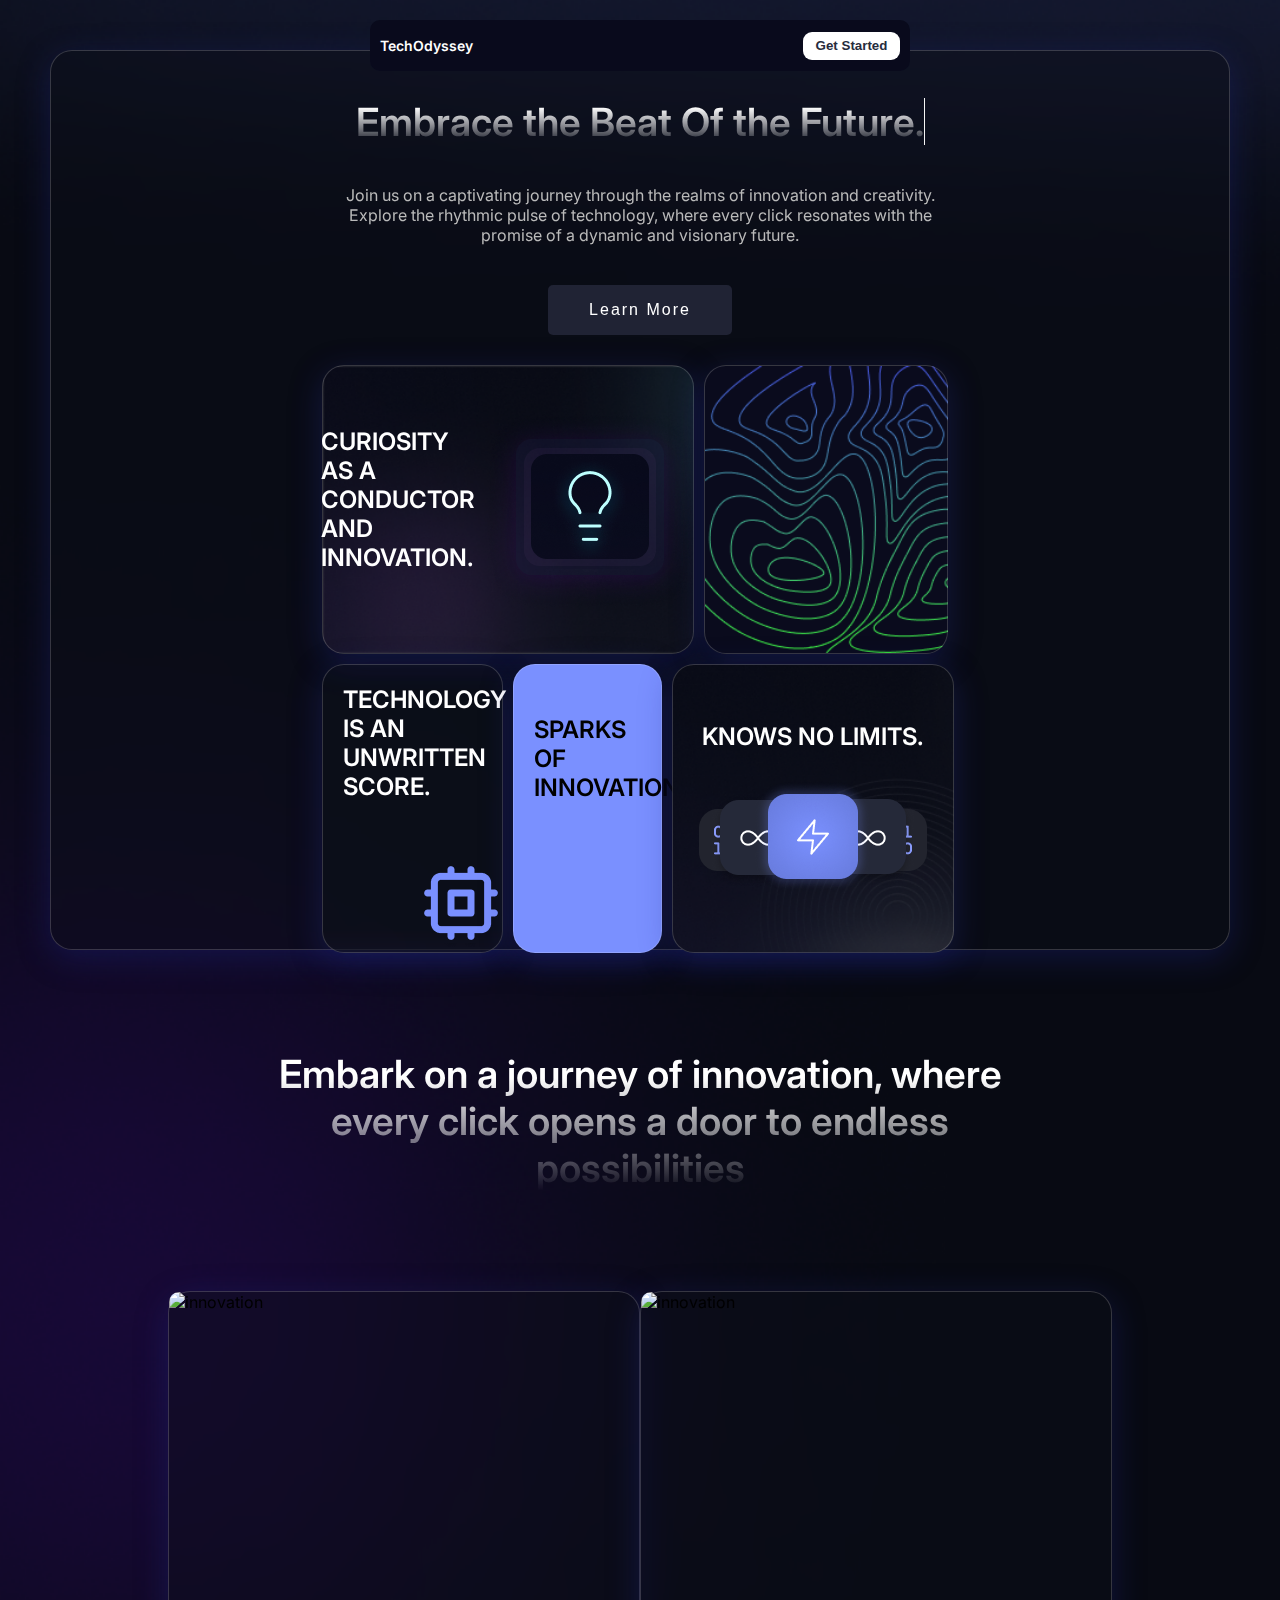
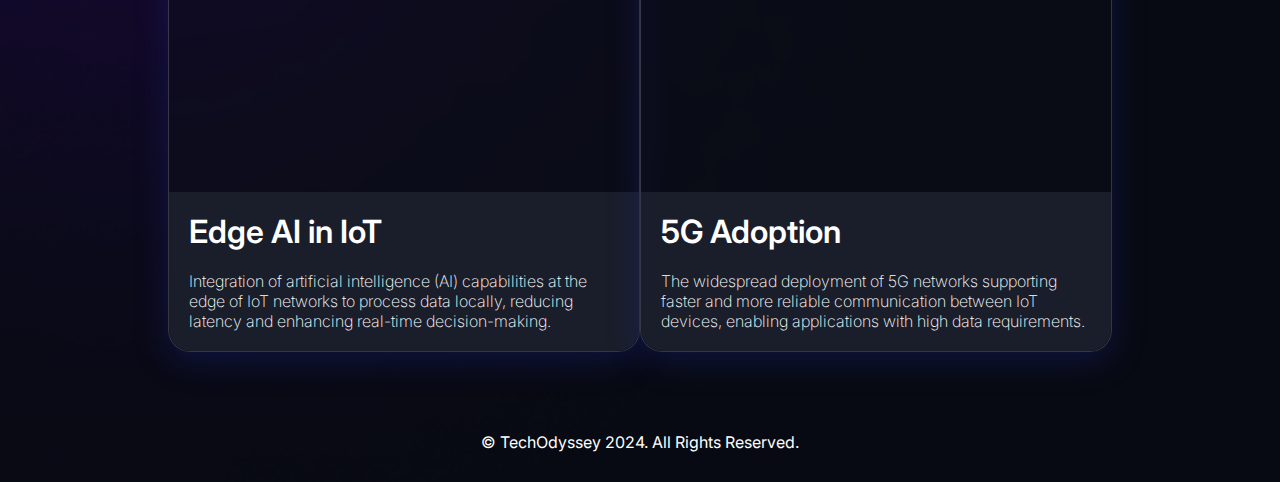
==== commit 5e8c62dd: "Add favicon and update social media links" ====
--- a/index.html
+++ b/index.html
@@ -4,6 +4,7 @@
     <meta charset="UTF-8" />
     <meta name="viewport" content="width=device-width, initial-scale=1.0" />
     <link rel="stylesheet" href="./css/styles.css" />
+    <link rel="icon" type="image/x-icon" href="./img/icon.svg" />
     <link
       rel="stylesheet"
       href="https://cdnjs.cloudflare.com/ajax/libs/font-awesome/6.5.1/css/all.min.css"
@@ -11,6 +12,7 @@
       crossorigin="anonymous"
       referrerpolicy="no-referrer"
     />
+
     <title>Home</title>
   </head>
   <body>
@@ -111,23 +113,43 @@
     </div>
     <footer class="footer">
       <div class="social-icons">
-        <a href="https://github.com" class="icon-link" target="_blank">
+        <a
+          href="https://github.com/definitelynotrc"
+          target="_blank"
+          class="icon-link"
+        >
           <i class="fab fa-github"></i>
         </a>
-        <a href="https://facebook.com" class="icon-link" target="_blank">
+        <a
+          href=" https://www.facebook.com/ralphY.canlas/"
+          target="_blank"
+          class="icon-link"
+        >
           <i class="fab fa-facebook"></i>
         </a>
-        <a href="https://linkedin.com" class="icon-link" target="_blank">
+        <a
+          href="https://www.linkedin.com/in/ralph-canlas-8b1a00254/"
+          target="_blank"
+          class="icon-link"
+        >
           <i class="fab fa-linkedin"></i>
         </a>
-        <a href="https://twitter.com" class="icon-link" target="_blank">
+        <a
+          href="https://twitter.com/?lang=en"
+          target="_blank"
+          class="icon-link"
+        >
           <i class="fab fa-twitter"></i>
         </a>
-        <a href="https://instagram.com" class="icon-link" target="_blank">
+        <a
+          href="https://www.instagram.com/definitelynotrc/"
+          target="_blank"
+          class="icon-link"
+        >
           <i class="fab fa-instagram"></i>
         </a>
       </div>
-      <p>&copy; TechOdyssey 2025. All Rights Reserved.</p>
+      <p>&copy; TechOdyssey 2024. All Rights Reserved.</p>
     </footer>
   </body>
 </html>
